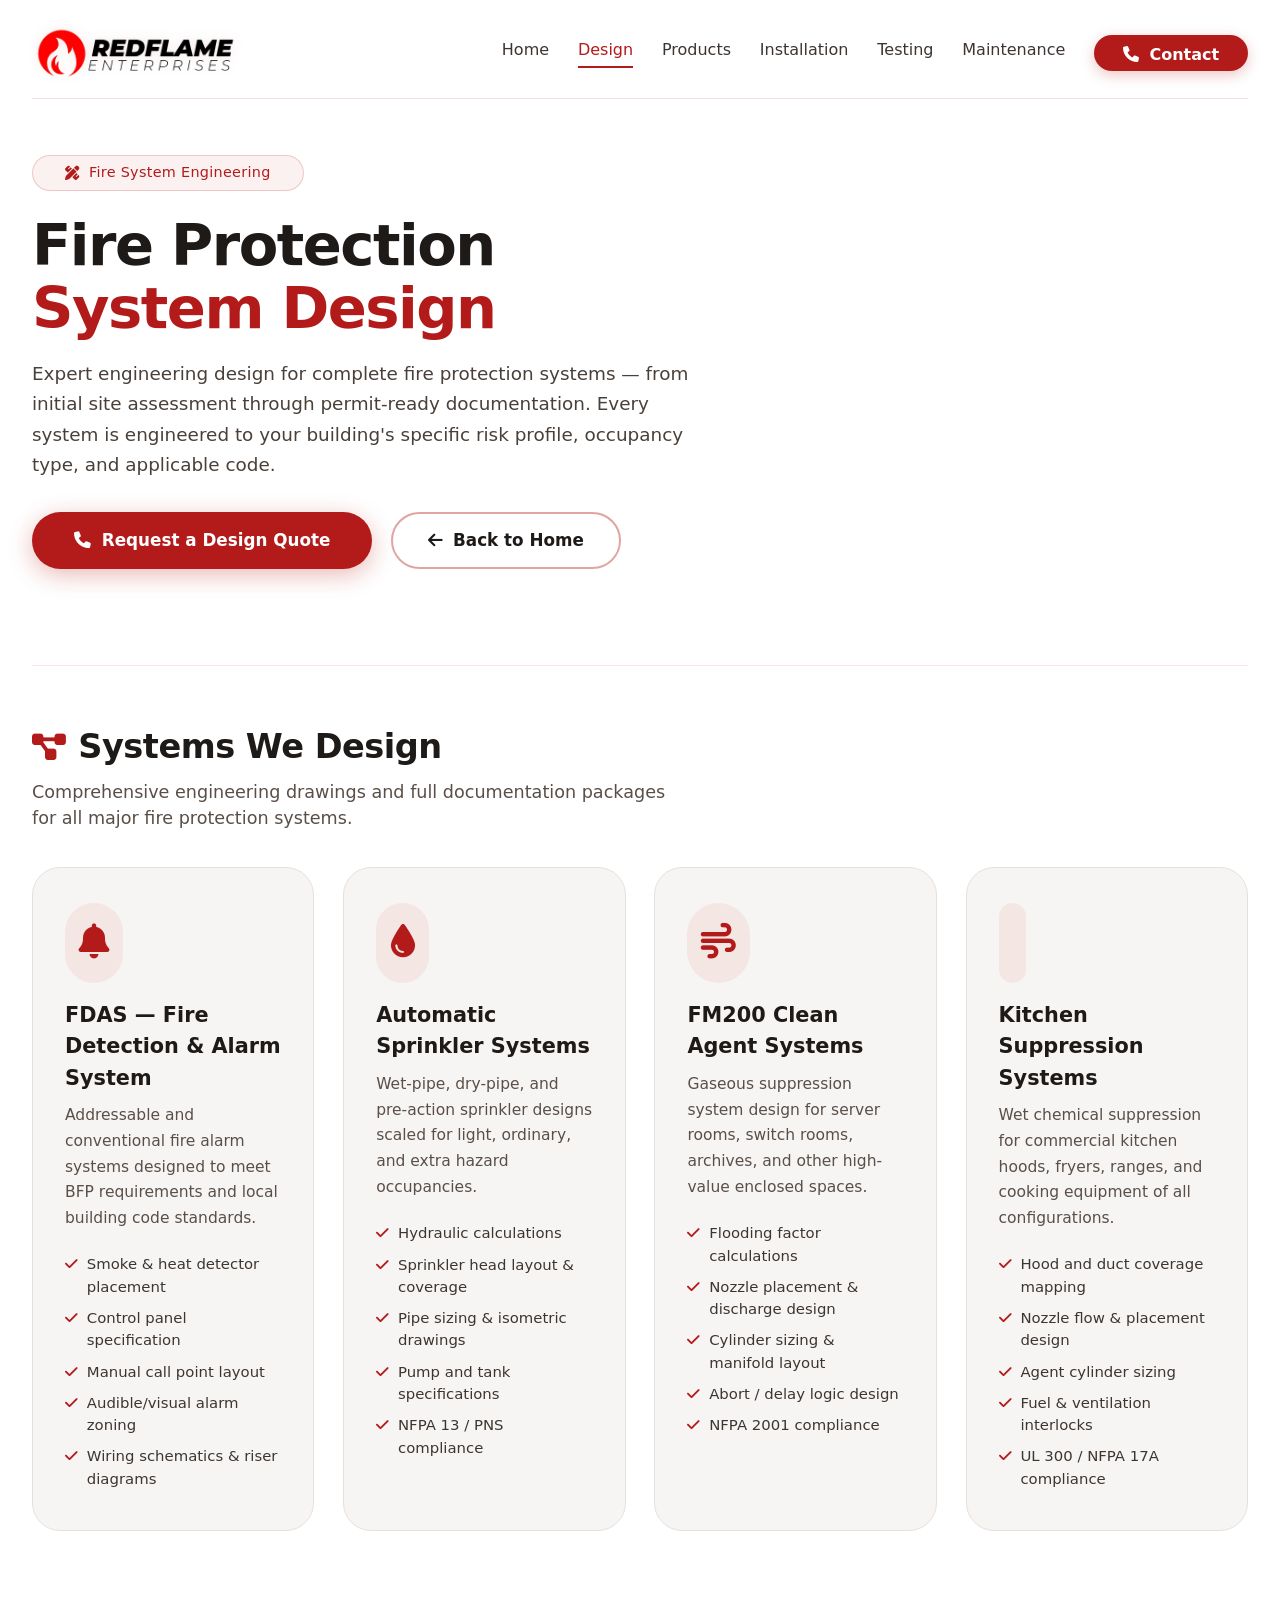
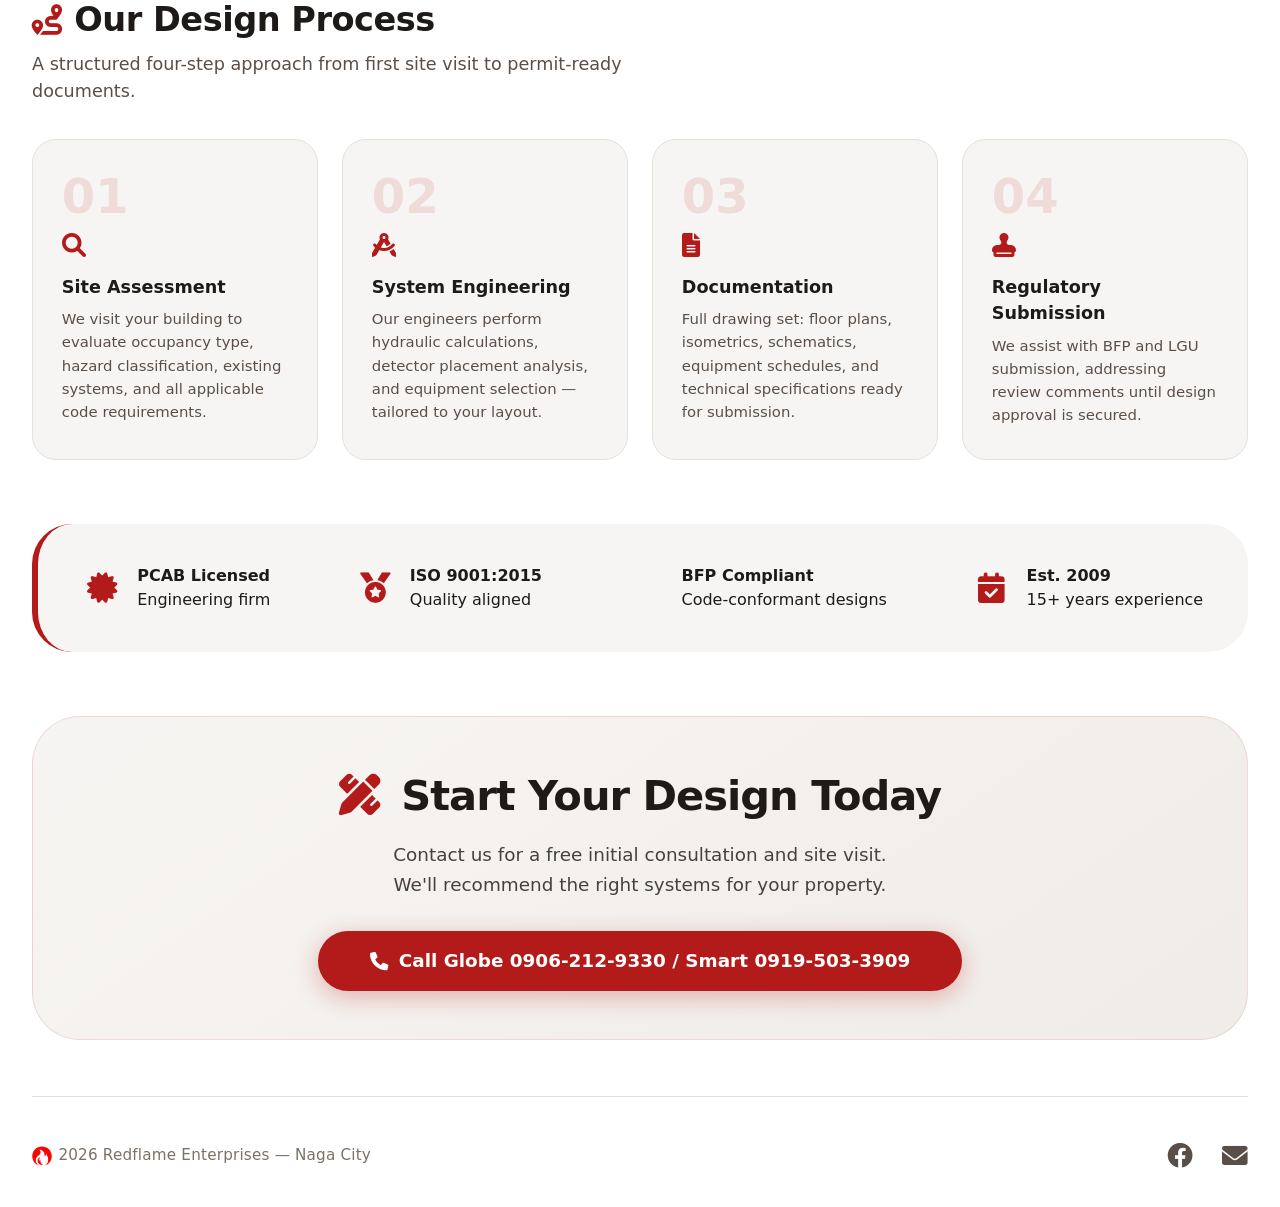
==== design.html @ b17e21a4 "Initial commit via Netlify [skip ci]" ====
<!DOCTYPE html>
<html lang="en">
<head>
  <meta charset="UTF-8" />
  <meta name="viewport" content="width=device-width, initial-scale=1.0" />
  <title>Design · Redflame Enterprises</title>
  <link rel="stylesheet" href="https://cdnjs.cloudflare.com/ajax/libs/font-awesome/6.0.0-beta3/css/all.min.css" />
  <style>
    * { margin: 0; padding: 0; box-sizing: border-box; }
    body { background: #ffffff; font-family: 'Segoe UI', Roboto, system-ui, -apple-system, sans-serif; color: #1e1a18; line-height: 1.5; }
    .container { max-width: 1280px; margin: 0 auto; padding: 0 2rem; }

    /* nav */
    .navbar { display: flex; justify-content: space-between; align-items: center; padding: 1.5rem 0 1rem; border-bottom: 1px solid rgba(180,30,20,0.15); flex-wrap: wrap; gap: 1rem; }
    .logo { display: flex; align-items: center; gap: 0.5rem; }
    .logo img { height: 58px; width: auto; filter: drop-shadow(0 0 6px rgba(180,30,20,0.1)); transition: 0.2s; }
    .logo img:hover { filter: drop-shadow(0 0 14px rgba(180,30,20,0.2)); }
    .nav-links { display: flex; gap: 1.8rem; font-weight: 500; font-size: 1rem; align-items: center; flex-wrap: wrap; }
    .nav-links a { color: #3d3530; text-decoration: none; transition: 0.25s ease; border-bottom: 2px solid transparent; padding-bottom: 0.3rem; }
    .nav-links a:hover { color: #b31b1b; border-bottom-color: #b31b1b; }
    .nav-links a.active { color: #b31b1b; border-bottom-color: #b31b1b; }
    .nav-cta { background: #b31b1b; color: #ffffff !important; padding: 0.5rem 1.8rem; border-radius: 40px; font-weight: 700; border-bottom: none !important; box-shadow: 0 4px 14px rgba(180,30,20,0.25); transition: 0.2s; }
    .nav-cta:hover { background: #c92f16; box-shadow: 0 6px 24px rgba(180,30,20,0.35); transform: scale(1.02); color: #ffffff !important; }

    /* page hero */
    .page-hero { padding: 3.5rem 0 3rem; }
    .hero-badge { background: rgba(180,30,20,0.06); border: 1px solid rgba(180,30,20,0.2); border-radius: 100px; padding: 0.4rem 2rem; font-size: 0.9rem; letter-spacing: 0.3px; color: #b31b1b; display: inline-flex; align-items: center; gap: 0.6rem; margin-bottom: 1.5rem; }
    .page-hero h1 { font-size: 3.6rem; font-weight: 800; line-height: 1.08; letter-spacing: -1.5px; color: #1e1a18; max-width: 820px; margin-bottom: 1.2rem; }
    .page-hero h1 .red { color: #b31b1b; }
    .page-hero p { font-size: 1.15rem; color: #4a403a; max-width: 680px; margin-bottom: 2rem; line-height: 1.65; }
    .page-hero-actions { display: flex; gap: 1.2rem; flex-wrap: wrap; margin-bottom: 3rem; }

    /* divider */
    .divider { border: none; border-top: 1px solid rgba(180,30,20,0.1); margin: 0 0 3.5rem; }

    /* buttons */
    .btn-primary { background: #b31b1b; border: none; padding: 0.85rem 2.6rem; border-radius: 60px; font-weight: 700; font-size: 1.05rem; color: #ffffff; display: inline-flex; align-items: center; gap: 0.7rem; box-shadow: 0 6px 24px rgba(180,30,20,0.3); transition: 0.2s; text-decoration: none; }
    .btn-primary:hover { background: #c92f16; box-shadow: 0 8px 32px rgba(180,30,20,0.4); transform: scale(1.02); }
    .btn-outline { background: transparent; border: 2px solid rgba(180,30,20,0.4); padding: 0.85rem 2.2rem; border-radius: 60px; font-weight: 600; font-size: 1.05rem; color: #1e1a18; display: inline-flex; align-items: center; gap: 0.6rem; transition: 0.25s; text-decoration: none; }
    .btn-outline:hover { border-color: #b31b1b; background: rgba(180,30,20,0.04); color: #b31b1b; }

    /* section headers */
    .section-title { font-size: 2.1rem; font-weight: 700; letter-spacing: -0.5px; margin-bottom: 0.4rem; display: flex; align-items: center; gap: 0.8rem; color: #1e1a18; }
    .section-title i { color: #b31b1b; font-size: 1.9rem; }
    .section-sub { color: #5a4f48; font-size: 1.1rem; margin-bottom: 2.2rem; max-width: 640px; }

    /* detail cards */
    .detail-grid { display: grid; grid-template-columns: repeat(auto-fit, minmax(275px, 1fr)); gap: 1.8rem; margin-bottom: 4rem; }
    .detail-card { background: #f7f5f3; border-radius: 28px; padding: 2.2rem 2rem; border: 1px solid #e6e0da; transition: 0.25s ease; }
    .detail-card:hover { border-color: rgba(180,30,20,0.35); box-shadow: 0 10px 30px rgba(180,30,20,0.07); transform: translateY(-4px); }
    .card-icon { font-size: 2.2rem; color: #b31b1b; background: rgba(180,30,20,0.07); padding: 0.85rem; border-radius: 60px; display: inline-block; margin-bottom: 1.1rem; }
    .detail-card h3 { font-size: 1.3rem; font-weight: 700; margin-bottom: 0.6rem; color: #1e1a18; }
    .detail-card p { color: #5a4f48; font-size: 0.97rem; line-height: 1.65; margin-bottom: 1.1rem; }
    .detail-card ul { list-style: none; }
    .detail-card ul li { padding: 0.28rem 0; display: flex; align-items: flex-start; gap: 0.55rem; color: #3d3530; font-size: 0.93rem; }
    .detail-card ul li i { color: #b31b1b; font-size: 0.9rem; margin-top: 4px; flex-shrink: 0; }

    /* process steps */
    .steps-grid { display: grid; grid-template-columns: repeat(auto-fit, minmax(220px, 1fr)); gap: 1.5rem; margin-bottom: 4rem; }
    .step { background: #f7f5f3; border-radius: 24px; padding: 2rem 1.8rem; border: 1px solid #e6e0da; transition: 0.25s; }
    .step:hover { border-color: rgba(180,30,20,0.3); box-shadow: 0 8px 24px rgba(180,30,20,0.06); }
    .step-num { font-size: 3rem; font-weight: 800; color: rgba(180,30,20,0.12); line-height: 1; margin-bottom: 0.5rem; }
    .step-icon { font-size: 1.5rem; color: #b31b1b; margin-bottom: 0.6rem; }
    .step h4 { font-size: 1.1rem; font-weight: 700; margin-bottom: 0.5rem; color: #1e1a18; }
    .step p { color: #5a4f48; font-size: 0.93rem; line-height: 1.55; }

    /* credentials bar */
    .highlight-bar { display: flex; flex-wrap: wrap; gap: 2rem; background: #f7f5f3; border-radius: 40px; padding: 2.5rem 2.8rem; margin: 0 0 4rem; border-left: 6px solid #b31b1b; align-items: center; justify-content: space-between; }
    .hi-item { display: flex; align-items: center; gap: 1rem; font-size: 1rem; color: #1e1a18; }
    .hi-item i { font-size: 1.9rem; color: #b31b1b; width: 2.4rem; text-align: center; }
    .hi-item strong { font-weight: 600; display: block; }

    /* CTA banner */
    .cta-banner { background: linear-gradient(145deg, #f7f5f3, #f0ece7); border-radius: 48px; padding: 3rem 2.5rem; margin: 0 0 3.5rem; border: 1px solid rgba(180,30,20,0.12); display: flex; flex-direction: column; align-items: center; text-align: center; }
    .cta-banner h2 { font-size: 2.6rem; font-weight: 700; letter-spacing: -1px; color: #1e1a18; }
    .cta-banner h2 i { color: #b31b1b; margin-right: 0.5rem; }
    .cta-banner p { color: #4a403a; font-size: 1.15rem; max-width: 540px; margin: 0.8rem 0 2rem; line-height: 1.6; }
    .cta-banner .btn-primary { padding: 1rem 3.2rem; font-size: 1.15rem; }

    /* footer */
    footer { border-top: 1px solid #e6e0da; padding: 2.5rem 0 2rem; display: flex; flex-wrap: wrap; justify-content: space-between; align-items: center; gap: 1.5rem; }
    .footer-socials { display: flex; gap: 1.8rem; font-size: 1.6rem; }
    .footer-socials a { color: #5a4f48; transition: 0.2s; text-decoration: none; }
    .footer-socials a:hover { color: #b31b1b; transform: scale(1.1); }
    .footer-copy { color: #7a7266; font-size: 0.95rem; letter-spacing: 0.2px; display: flex; align-items: center; gap: 0.4rem; }

    @media (max-width: 900px) { .highlight-bar { flex-direction: column; align-items: flex-start; gap: 1.2rem; } }
    @media (max-width: 700px) { .navbar { flex-direction: column; align-items: flex-start; } .nav-links { gap: 1rem; font-size: 0.95rem; } .page-hero h1 { font-size: 2.5rem; } .section-title { font-size: 1.75rem; } .cta-banner h2 { font-size: 2rem; } }
    @media (max-width: 500px) { .container { padding: 0 1.2rem; } .page-hero h1 { font-size: 2rem; } .logo img { height: 46px; } }
  </style>
</head>
<body>
<div class="container">

  <header class="navbar">
    <div class="logo"><img src="logo.png" alt="Redflame Enterprises"></div>
    <div class="nav-links">
      <a href="index.html">Home</a>
      <a href="design.html" class="active">Design</a>
      <a href="products.html">Products</a>
      <a href="installation.html">Installation</a>
      <a href="testing.html">Testing</a>
      <a href="maintenance.html">Maintenance</a>
      <a href="tel:09062129330" class="nav-cta"><i class="fas fa-phone" style="margin-right:5px;"></i> Contact</a>
    </div>
  </header>

  <section class="page-hero">
    <div class="hero-badge"><i class="fas fa-pen-ruler"></i> Fire System Engineering</div>
    <h1>Fire Protection<br><span class="red">System Design</span></h1>
    <p>
      Expert engineering design for complete fire protection systems — from initial site assessment through permit-ready documentation. Every system is engineered to your building's specific risk profile, occupancy type, and applicable code.
    </p>
    <div class="page-hero-actions">
      <a href="tel:09062129330" class="btn-primary"><i class="fas fa-phone"></i> Request a Design Quote</a>
      <a href="index.html" class="btn-outline"><i class="fas fa-arrow-left"></i> Back to Home</a>
    </div>
  </section>

  <hr class="divider">

  <section style="margin-bottom:0;">
    <div class="section-title"><i class="fas fa-diagram-project"></i> Systems We Design</div>
    <div class="section-sub">Comprehensive engineering drawings and full documentation packages for all major fire protection systems.</div>
    <div class="detail-grid">

      <div class="detail-card">
        <span class="card-icon"><i class="fas fa-bell"></i></span>
        <h3>FDAS — Fire Detection &amp; Alarm System</h3>
        <p>Addressable and conventional fire alarm systems designed to meet BFP requirements and local building code standards.</p>
        <ul>
          <li><i class="fas fa-check"></i> Smoke &amp; heat detector placement</li>
          <li><i class="fas fa-check"></i> Control panel specification</li>
          <li><i class="fas fa-check"></i> Manual call point layout</li>
          <li><i class="fas fa-check"></i> Audible/visual alarm zoning</li>
          <li><i class="fas fa-check"></i> Wiring schematics &amp; riser diagrams</li>
        </ul>
      </div>

      <div class="detail-card">
        <span class="card-icon"><i class="fas fa-droplet"></i></span>
        <h3>Automatic Sprinkler Systems</h3>
        <p>Wet-pipe, dry-pipe, and pre-action sprinkler designs scaled for light, ordinary, and extra hazard occupancies.</p>
        <ul>
          <li><i class="fas fa-check"></i> Hydraulic calculations</li>
          <li><i class="fas fa-check"></i> Sprinkler head layout &amp; coverage</li>
          <li><i class="fas fa-check"></i> Pipe sizing &amp; isometric drawings</li>
          <li><i class="fas fa-check"></i> Pump and tank specifications</li>
          <li><i class="fas fa-check"></i> NFPA 13 / PNS compliance</li>
        </ul>
      </div>

      <div class="detail-card">
        <span class="card-icon"><i class="fas fa-wind"></i></span>
        <h3>FM200 Clean Agent Systems</h3>
        <p>Gaseous suppression system design for server rooms, switch rooms, archives, and other high-value enclosed spaces.</p>
        <ul>
          <li><i class="fas fa-check"></i> Flooding factor calculations</li>
          <li><i class="fas fa-check"></i> Nozzle placement &amp; discharge design</li>
          <li><i class="fas fa-check"></i> Cylinder sizing &amp; manifold layout</li>
          <li><i class="fas fa-check"></i> Abort / delay logic design</li>
          <li><i class="fas fa-check"></i> NFPA 2001 compliance</li>
        </ul>
      </div>

      <div class="detail-card">
        <span class="card-icon"><i class="fas fa-fire-burner"></i></span>
        <h3>Kitchen Suppression Systems</h3>
        <p>Wet chemical suppression for commercial kitchen hoods, fryers, ranges, and cooking equipment of all configurations.</p>
        <ul>
          <li><i class="fas fa-check"></i> Hood and duct coverage mapping</li>
          <li><i class="fas fa-check"></i> Nozzle flow &amp; placement design</li>
          <li><i class="fas fa-check"></i> Agent cylinder sizing</li>
          <li><i class="fas fa-check"></i> Fuel &amp; ventilation interlocks</li>
          <li><i class="fas fa-check"></i> UL 300 / NFPA 17A compliance</li>
        </ul>
      </div>

    </div>
  </section>

  <section style="margin-bottom:0;">
    <div class="section-title"><i class="fas fa-route"></i> Our Design Process</div>
    <div class="section-sub">A structured four-step approach from first site visit to permit-ready documents.</div>
    <div class="steps-grid">
      <div class="step">
        <div class="step-num">01</div>
        <div class="step-icon"><i class="fas fa-magnifying-glass"></i></div>
        <h4>Site Assessment</h4>
        <p>We visit your building to evaluate occupancy type, hazard classification, existing systems, and all applicable code requirements.</p>
      </div>
      <div class="step">
        <div class="step-num">02</div>
        <div class="step-icon"><i class="fas fa-compass-drafting"></i></div>
        <h4>System Engineering</h4>
        <p>Our engineers perform hydraulic calculations, detector placement analysis, and equipment selection — tailored to your layout.</p>
      </div>
      <div class="step">
        <div class="step-num">03</div>
        <div class="step-icon"><i class="fas fa-file-lines"></i></div>
        <h4>Documentation</h4>
        <p>Full drawing set: floor plans, isometrics, schematics, equipment schedules, and technical specifications ready for submission.</p>
      </div>
      <div class="step">
        <div class="step-num">04</div>
        <div class="step-icon"><i class="fas fa-stamp"></i></div>
        <h4>Regulatory Submission</h4>
        <p>We assist with BFP and LGU submission, addressing review comments until design approval is secured.</p>
      </div>
    </div>
  </section>

  <div class="highlight-bar">
    <div class="hi-item"><i class="fas fa-certificate"></i><div><strong>PCAB Licensed</strong> Engineering firm</div></div>
    <div class="hi-item"><i class="fas fa-medal"></i><div><strong>ISO 9001:2015</strong> Quality aligned</div></div>
    <div class="hi-item"><i class="fas fa-shield-halved"></i><div><strong>BFP Compliant</strong> Code-conformant designs</div></div>
    <div class="hi-item"><i class="fas fa-calendar-check"></i><div><strong>Est. 2009</strong> 15+ years experience</div></div>
  </div>

  <div class="cta-banner">
    <h2><i class="fas fa-pen-ruler"></i> Start Your Design Today</h2>
    <p>Contact us for a free initial consultation and site visit. We'll recommend the right systems for your property.</p>
    <a href="tel:09062129330" class="btn-primary"><i class="fas fa-phone"></i> Call Globe 0906-212-9330 / Smart 0919-503-3909 </a>
  </div>

  <footer>
    <div class="footer-copy">
      <img src="icon.png" width="20" height="auto" alt=""> 2026 Redflame Enterprises — Naga City
    </div>
    <div class="footer-socials">
      <a href="https://www.facebook.com/Redflame.Enterprises/" target="_blank" rel="noopener noreferrer"><i class="fab fa-facebook"></i></a>
      <a href="https://mail.google.com/mail/?view=cm&fs=1&to=redflameenterprises2009@gmail.com&su=Inquiry&body=Hello%20Redflame%20Enterprises,%0A%0AI%20would%20like%20to%20inquire%20about%20your%20services.%0A%0AName:%20%0AContact%20Number:%20%0ACompany:%20%0A%0AThank%20you." target="_blank" rel="noopener noreferrer"><i class="fas fa-envelope"></i></a>
    </div>
  </footer>

</div>
</body>
</html>
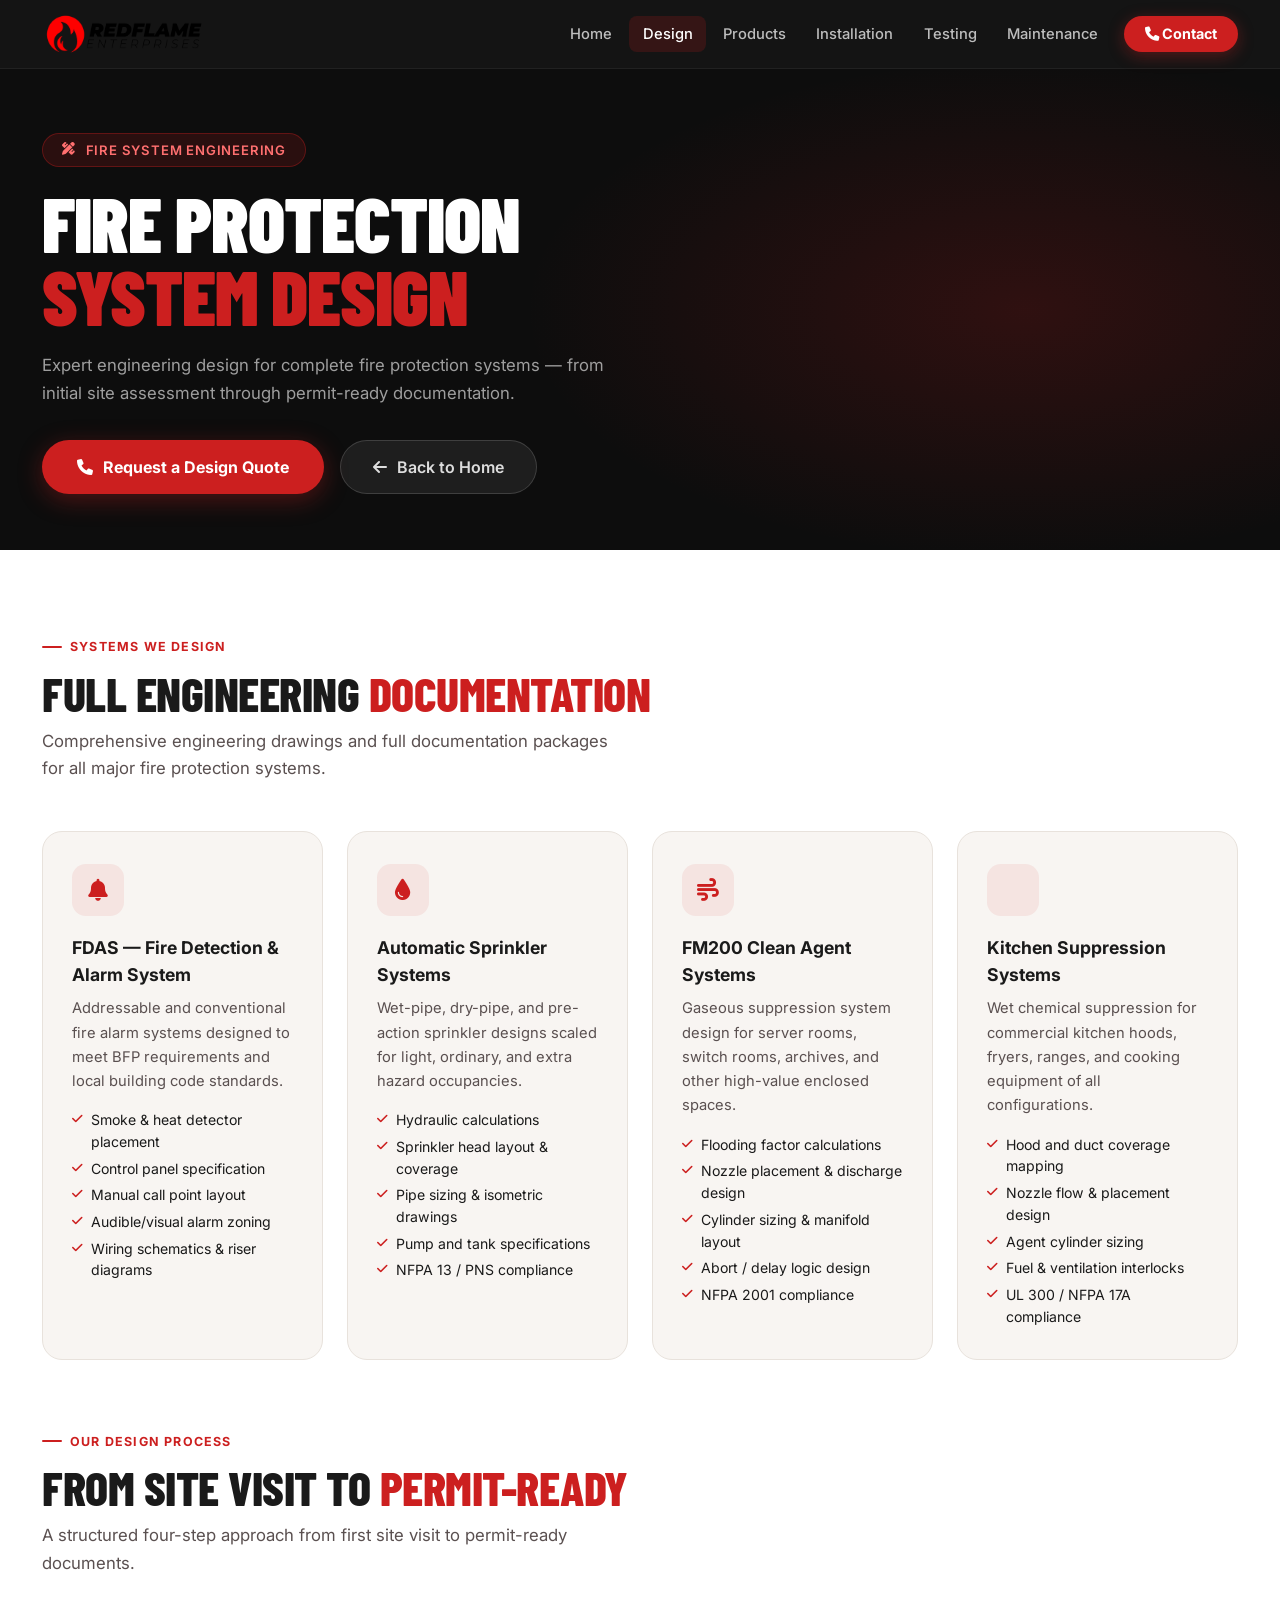
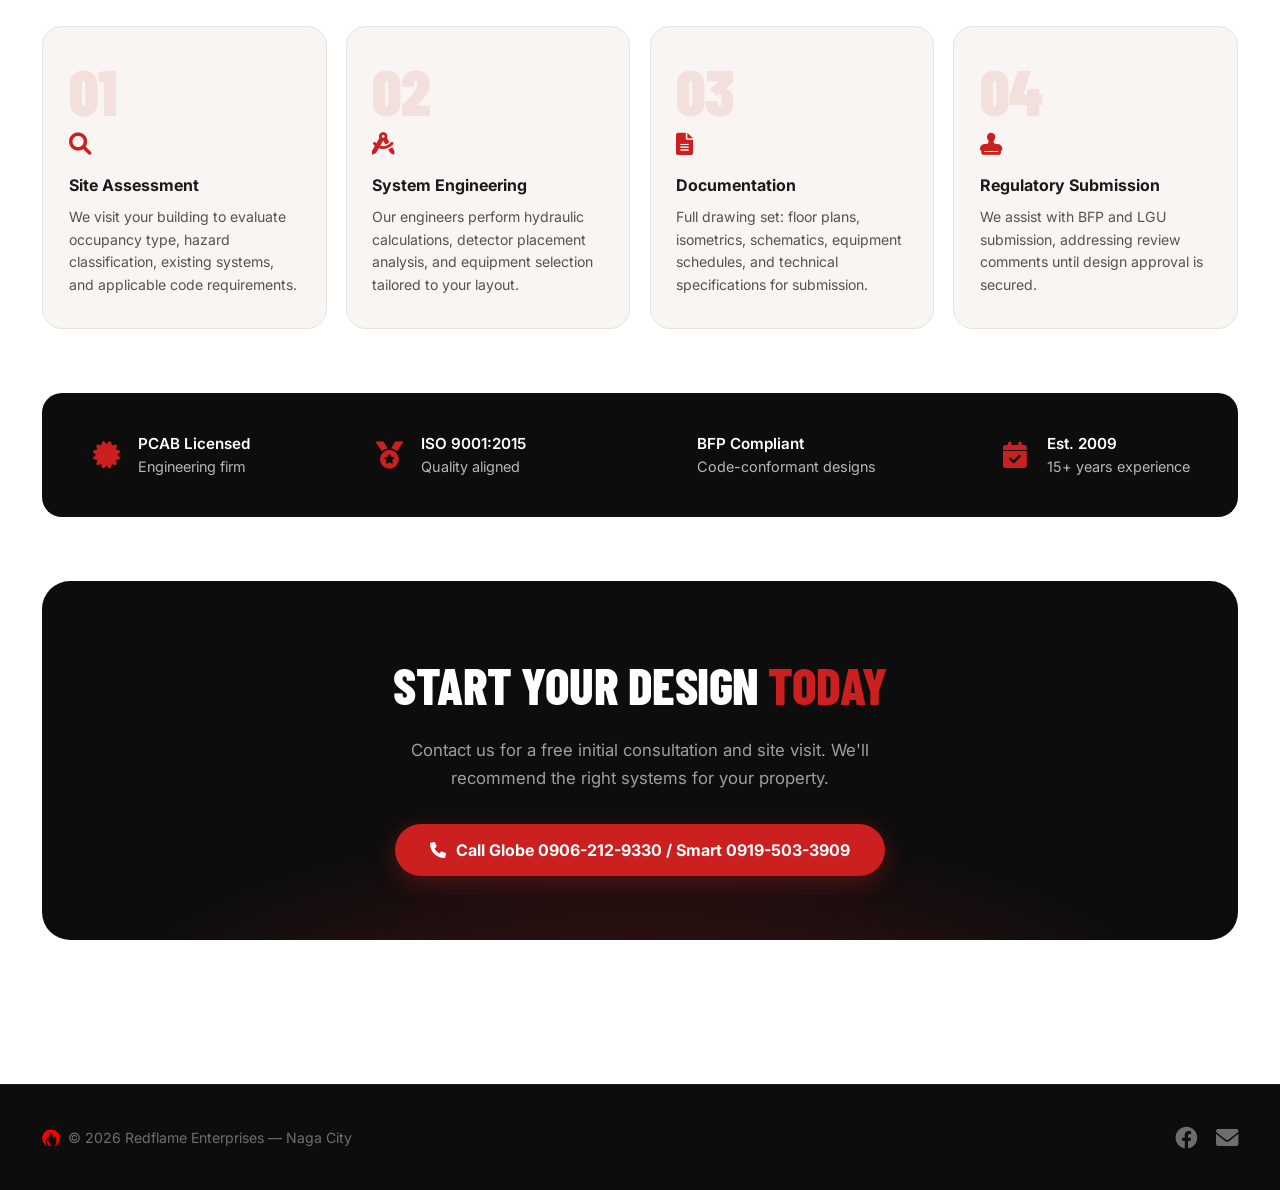
==== commit 68e81483: "Add files via upload" ====
--- a/design.html
+++ b/design.html
@@ -5,127 +5,61 @@
   <meta name="viewport" content="width=device-width, initial-scale=1.0" />
   <title>Design · Redflame Enterprises</title>
   <link rel="stylesheet" href="https://cdnjs.cloudflare.com/ajax/libs/font-awesome/6.0.0-beta3/css/all.min.css" />
-  <style>
-    * { margin: 0; padding: 0; box-sizing: border-box; }
-    body { background: #ffffff; font-family: 'Segoe UI', Roboto, system-ui, -apple-system, sans-serif; color: #1e1a18; line-height: 1.5; }
-    .container { max-width: 1280px; margin: 0 auto; padding: 0 2rem; }
-
-    /* nav */
-    .navbar { display: flex; justify-content: space-between; align-items: center; padding: 1.5rem 0 1rem; border-bottom: 1px solid rgba(180,30,20,0.15); flex-wrap: wrap; gap: 1rem; }
-    .logo { display: flex; align-items: center; gap: 0.5rem; }
-    .logo img { height: 58px; width: auto; filter: drop-shadow(0 0 6px rgba(180,30,20,0.1)); transition: 0.2s; }
-    .logo img:hover { filter: drop-shadow(0 0 14px rgba(180,30,20,0.2)); }
-    .nav-links { display: flex; gap: 1.8rem; font-weight: 500; font-size: 1rem; align-items: center; flex-wrap: wrap; }
-    .nav-links a { color: #3d3530; text-decoration: none; transition: 0.25s ease; border-bottom: 2px solid transparent; padding-bottom: 0.3rem; }
-    .nav-links a:hover { color: #b31b1b; border-bottom-color: #b31b1b; }
-    .nav-links a.active { color: #b31b1b; border-bottom-color: #b31b1b; }
-    .nav-cta { background: #b31b1b; color: #ffffff !important; padding: 0.5rem 1.8rem; border-radius: 40px; font-weight: 700; border-bottom: none !important; box-shadow: 0 4px 14px rgba(180,30,20,0.25); transition: 0.2s; }
-    .nav-cta:hover { background: #c92f16; box-shadow: 0 6px 24px rgba(180,30,20,0.35); transform: scale(1.02); color: #ffffff !important; }
-
-    /* page hero */
-    .page-hero { padding: 3.5rem 0 3rem; }
-    .hero-badge { background: rgba(180,30,20,0.06); border: 1px solid rgba(180,30,20,0.2); border-radius: 100px; padding: 0.4rem 2rem; font-size: 0.9rem; letter-spacing: 0.3px; color: #b31b1b; display: inline-flex; align-items: center; gap: 0.6rem; margin-bottom: 1.5rem; }
-    .page-hero h1 { font-size: 3.6rem; font-weight: 800; line-height: 1.08; letter-spacing: -1.5px; color: #1e1a18; max-width: 820px; margin-bottom: 1.2rem; }
-    .page-hero h1 .red { color: #b31b1b; }
-    .page-hero p { font-size: 1.15rem; color: #4a403a; max-width: 680px; margin-bottom: 2rem; line-height: 1.65; }
-    .page-hero-actions { display: flex; gap: 1.2rem; flex-wrap: wrap; margin-bottom: 3rem; }
-
-    /* divider */
-    .divider { border: none; border-top: 1px solid rgba(180,30,20,0.1); margin: 0 0 3.5rem; }
-
-    /* buttons */
-    .btn-primary { background: #b31b1b; border: none; padding: 0.85rem 2.6rem; border-radius: 60px; font-weight: 700; font-size: 1.05rem; color: #ffffff; display: inline-flex; align-items: center; gap: 0.7rem; box-shadow: 0 6px 24px rgba(180,30,20,0.3); transition: 0.2s; text-decoration: none; }
-    .btn-primary:hover { background: #c92f16; box-shadow: 0 8px 32px rgba(180,30,20,0.4); transform: scale(1.02); }
-    .btn-outline { background: transparent; border: 2px solid rgba(180,30,20,0.4); padding: 0.85rem 2.2rem; border-radius: 60px; font-weight: 600; font-size: 1.05rem; color: #1e1a18; display: inline-flex; align-items: center; gap: 0.6rem; transition: 0.25s; text-decoration: none; }
-    .btn-outline:hover { border-color: #b31b1b; background: rgba(180,30,20,0.04); color: #b31b1b; }
-
-    /* section headers */
-    .section-title { font-size: 2.1rem; font-weight: 700; letter-spacing: -0.5px; margin-bottom: 0.4rem; display: flex; align-items: center; gap: 0.8rem; color: #1e1a18; }
-    .section-title i { color: #b31b1b; font-size: 1.9rem; }
-    .section-sub { color: #5a4f48; font-size: 1.1rem; margin-bottom: 2.2rem; max-width: 640px; }
-
-    /* detail cards */
-    .detail-grid { display: grid; grid-template-columns: repeat(auto-fit, minmax(275px, 1fr)); gap: 1.8rem; margin-bottom: 4rem; }
-    .detail-card { background: #f7f5f3; border-radius: 28px; padding: 2.2rem 2rem; border: 1px solid #e6e0da; transition: 0.25s ease; }
-    .detail-card:hover { border-color: rgba(180,30,20,0.35); box-shadow: 0 10px 30px rgba(180,30,20,0.07); transform: translateY(-4px); }
-    .card-icon { font-size: 2.2rem; color: #b31b1b; background: rgba(180,30,20,0.07); padding: 0.85rem; border-radius: 60px; display: inline-block; margin-bottom: 1.1rem; }
-    .detail-card h3 { font-size: 1.3rem; font-weight: 700; margin-bottom: 0.6rem; color: #1e1a18; }
-    .detail-card p { color: #5a4f48; font-size: 0.97rem; line-height: 1.65; margin-bottom: 1.1rem; }
-    .detail-card ul { list-style: none; }
-    .detail-card ul li { padding: 0.28rem 0; display: flex; align-items: flex-start; gap: 0.55rem; color: #3d3530; font-size: 0.93rem; }
-    .detail-card ul li i { color: #b31b1b; font-size: 0.9rem; margin-top: 4px; flex-shrink: 0; }
-
-    /* process steps */
-    .steps-grid { display: grid; grid-template-columns: repeat(auto-fit, minmax(220px, 1fr)); gap: 1.5rem; margin-bottom: 4rem; }
-    .step { background: #f7f5f3; border-radius: 24px; padding: 2rem 1.8rem; border: 1px solid #e6e0da; transition: 0.25s; }
-    .step:hover { border-color: rgba(180,30,20,0.3); box-shadow: 0 8px 24px rgba(180,30,20,0.06); }
-    .step-num { font-size: 3rem; font-weight: 800; color: rgba(180,30,20,0.12); line-height: 1; margin-bottom: 0.5rem; }
-    .step-icon { font-size: 1.5rem; color: #b31b1b; margin-bottom: 0.6rem; }
-    .step h4 { font-size: 1.1rem; font-weight: 700; margin-bottom: 0.5rem; color: #1e1a18; }
-    .step p { color: #5a4f48; font-size: 0.93rem; line-height: 1.55; }
-
-    /* credentials bar */
-    .highlight-bar { display: flex; flex-wrap: wrap; gap: 2rem; background: #f7f5f3; border-radius: 40px; padding: 2.5rem 2.8rem; margin: 0 0 4rem; border-left: 6px solid #b31b1b; align-items: center; justify-content: space-between; }
-    .hi-item { display: flex; align-items: center; gap: 1rem; font-size: 1rem; color: #1e1a18; }
-    .hi-item i { font-size: 1.9rem; color: #b31b1b; width: 2.4rem; text-align: center; }
-    .hi-item strong { font-weight: 600; display: block; }
-
-    /* CTA banner */
-    .cta-banner { background: linear-gradient(145deg, #f7f5f3, #f0ece7); border-radius: 48px; padding: 3rem 2.5rem; margin: 0 0 3.5rem; border: 1px solid rgba(180,30,20,0.12); display: flex; flex-direction: column; align-items: center; text-align: center; }
-    .cta-banner h2 { font-size: 2.6rem; font-weight: 700; letter-spacing: -1px; color: #1e1a18; }
-    .cta-banner h2 i { color: #b31b1b; margin-right: 0.5rem; }
-    .cta-banner p { color: #4a403a; font-size: 1.15rem; max-width: 540px; margin: 0.8rem 0 2rem; line-height: 1.6; }
-    .cta-banner .btn-primary { padding: 1rem 3.2rem; font-size: 1.15rem; }
-
-    /* footer */
-    footer { border-top: 1px solid #e6e0da; padding: 2.5rem 0 2rem; display: flex; flex-wrap: wrap; justify-content: space-between; align-items: center; gap: 1.5rem; }
-    .footer-socials { display: flex; gap: 1.8rem; font-size: 1.6rem; }
-    .footer-socials a { color: #5a4f48; transition: 0.2s; text-decoration: none; }
-    .footer-socials a:hover { color: #b31b1b; transform: scale(1.1); }
-    .footer-copy { color: #7a7266; font-size: 0.95rem; letter-spacing: 0.2px; display: flex; align-items: center; gap: 0.4rem; }
-
-    @media (max-width: 900px) { .highlight-bar { flex-direction: column; align-items: flex-start; gap: 1.2rem; } }
-    @media (max-width: 700px) { .navbar { flex-direction: column; align-items: flex-start; } .nav-links { gap: 1rem; font-size: 0.95rem; } .page-hero h1 { font-size: 2.5rem; } .section-title { font-size: 1.75rem; } .cta-banner h2 { font-size: 2rem; } }
-    @media (max-width: 500px) { .container { padding: 0 1.2rem; } .page-hero h1 { font-size: 2rem; } .logo img { height: 46px; } }
-  </style>
+  <link rel="stylesheet" href="style.css" />
 </head>
 <body>
-<div class="container">
 
-  <header class="navbar">
-    <div class="logo"><img src="logo.png" alt="Redflame Enterprises"></div>
-    <div class="nav-links">
-      <a href="index.html">Home</a>
-      <a href="design.html" class="active">Design</a>
-      <a href="products.html">Products</a>
-      <a href="installation.html">Installation</a>
-      <a href="testing.html">Testing</a>
-      <a href="maintenance.html">Maintenance</a>
-      <a href="tel:09062129330" class="nav-cta"><i class="fas fa-phone" style="margin-right:5px;"></i> Contact</a>
+<nav class="navbar">
+  <div class="container">
+    <div class="navbar-inner">
+      <a href="index.html" class="logo"><img src="logo.png" alt="Redflame Enterprises"></a>
+      <div class="nav-links">
+        <a href="index.html">Home</a>
+        <a href="design.html" class="active">Design</a>
+        <a href="products.html">Products</a>
+        <a href="installation.html">Installation</a>
+        <a href="testing.html">Testing</a>
+        <a href="maintenance.html">Maintenance</a>
+        <a href="tel:09062129330" class="nav-cta"><i class="fas fa-phone"></i> Contact</a>
+      </div>
+      <button class="hamburger" id="hamburger" aria-label="Menu"><span></span><span></span><span></span></button>
     </div>
-  </header>
+  </div>
+  <div class="mobile-menu" id="mobile-menu">
+    <a href="index.html">Home</a>
+    <a href="design.html" class="active">Design</a>
+    <a href="products.html">Products</a>
+    <a href="installation.html">Installation</a>
+    <a href="testing.html">Testing</a>
+    <a href="maintenance.html">Maintenance</a>
+    <a href="tel:09062129330" class="nav-cta"><i class="fas fa-phone"></i> Call Now</a>
+  </div>
+</nav>
 
-  <section class="page-hero">
-    <div class="hero-badge"><i class="fas fa-pen-ruler"></i> Fire System Engineering</div>
-    <h1>Fire Protection<br><span class="red">System Design</span></h1>
-    <p>
-      Expert engineering design for complete fire protection systems — from initial site assessment through permit-ready documentation. Every system is engineered to your building's specific risk profile, occupancy type, and applicable code.
-    </p>
-    <div class="page-hero-actions">
-      <a href="tel:09062129330" class="btn-primary"><i class="fas fa-phone"></i> Request a Design Quote</a>
-      <a href="index.html" class="btn-outline"><i class="fas fa-arrow-left"></i> Back to Home</a>
+<section class="page-hero">
+  <div class="container">
+    <div class="page-hero-inner">
+      <div class="hero-eyebrow"><i class="fas fa-pen-ruler"></i> Fire System Engineering</div>
+      <h1>Fire Protection<br><span class="red">System Design</span></h1>
+      <p>Expert engineering design for complete fire protection systems — from initial site assessment through permit-ready documentation.</p>
+      <div class="page-hero-actions">
+        <a href="tel:09062129330" class="btn-primary"><i class="fas fa-phone"></i> Request a Design Quote</a>
+        <a href="index.html" class="btn-ghost"><i class="fas fa-arrow-left"></i> Back to Home</a>
+      </div>
     </div>
-  </section>
+  </div>
+</section>
 
-  <hr class="divider">
-
-  <section style="margin-bottom:0;">
-    <div class="section-title"><i class="fas fa-diagram-project"></i> Systems We Design</div>
-    <div class="section-sub">Comprehensive engineering drawings and full documentation packages for all major fire protection systems.</div>
-    <div class="detail-grid">
-
-      <div class="detail-card">
-        <span class="card-icon"><i class="fas fa-bell"></i></span>
+<section class="section">
+  <div class="container">
+    <div class="reveal">
+      <div class="section-eyebrow">Systems We Design</div>
+      <h2 class="section-heading">Full Engineering <span class="red">Documentation</span></h2>
+      <p class="section-sub">Comprehensive engineering drawings and full documentation packages for all major fire protection systems.</p>
+    </div>
+    <div class="card-grid reveal">
+      <div class="card">
+        <div class="icon-wrap"><i class="fas fa-bell"></i></div>
         <h3>FDAS — Fire Detection &amp; Alarm System</h3>
         <p>Addressable and conventional fire alarm systems designed to meet BFP requirements and local building code standards.</p>
         <ul>
@@ -136,9 +70,8 @@
           <li><i class="fas fa-check"></i> Wiring schematics &amp; riser diagrams</li>
         </ul>
       </div>
-
-      <div class="detail-card">
-        <span class="card-icon"><i class="fas fa-droplet"></i></span>
+      <div class="card">
+        <div class="icon-wrap"><i class="fas fa-droplet"></i></div>
         <h3>Automatic Sprinkler Systems</h3>
         <p>Wet-pipe, dry-pipe, and pre-action sprinkler designs scaled for light, ordinary, and extra hazard occupancies.</p>
         <ul>
@@ -149,9 +82,8 @@
           <li><i class="fas fa-check"></i> NFPA 13 / PNS compliance</li>
         </ul>
       </div>
-
-      <div class="detail-card">
-        <span class="card-icon"><i class="fas fa-wind"></i></span>
+      <div class="card">
+        <div class="icon-wrap"><i class="fas fa-wind"></i></div>
         <h3>FM200 Clean Agent Systems</h3>
         <p>Gaseous suppression system design for server rooms, switch rooms, archives, and other high-value enclosed spaces.</p>
         <ul>
@@ -162,9 +94,8 @@
           <li><i class="fas fa-check"></i> NFPA 2001 compliance</li>
         </ul>
       </div>
-
-      <div class="detail-card">
-        <span class="card-icon"><i class="fas fa-fire-burner"></i></span>
+      <div class="card">
+        <div class="icon-wrap"><i class="fas fa-fire-burner"></i></div>
         <h3>Kitchen Suppression Systems</h3>
         <p>Wet chemical suppression for commercial kitchen hoods, fryers, ranges, and cooking equipment of all configurations.</p>
         <ul>
@@ -175,64 +106,47 @@
           <li><i class="fas fa-check"></i> UL 300 / NFPA 17A compliance</li>
         </ul>
       </div>
+    </div>
 
+    <div class="reveal">
+      <div class="section-eyebrow">Our Design Process</div>
+      <h2 class="section-heading">From Site Visit to <span class="red">Permit-Ready</span></h2>
+      <p class="section-sub">A structured four-step approach from first site visit to permit-ready documents.</p>
     </div>
-  </section>
+    <div class="steps-grid reveal">
+      <div class="step"><div class="step-num">01</div><div class="step-icon"><i class="fas fa-magnifying-glass"></i></div><h4>Site Assessment</h4><p>We visit your building to evaluate occupancy type, hazard classification, existing systems, and applicable code requirements.</p></div>
+      <div class="step"><div class="step-num">02</div><div class="step-icon"><i class="fas fa-compass-drafting"></i></div><h4>System Engineering</h4><p>Our engineers perform hydraulic calculations, detector placement analysis, and equipment selection tailored to your layout.</p></div>
+      <div class="step"><div class="step-num">03</div><div class="step-icon"><i class="fas fa-file-lines"></i></div><h4>Documentation</h4><p>Full drawing set: floor plans, isometrics, schematics, equipment schedules, and technical specifications for submission.</p></div>
+      <div class="step"><div class="step-num">04</div><div class="step-icon"><i class="fas fa-stamp"></i></div><h4>Regulatory Submission</h4><p>We assist with BFP and LGU submission, addressing review comments until design approval is secured.</p></div>
+    </div>
 
-  <section style="margin-bottom:0;">
-    <div class="section-title"><i class="fas fa-route"></i> Our Design Process</div>
-    <div class="section-sub">A structured four-step approach from first site visit to permit-ready documents.</div>
-    <div class="steps-grid">
-      <div class="step">
-        <div class="step-num">01</div>
-        <div class="step-icon"><i class="fas fa-magnifying-glass"></i></div>
-        <h4>Site Assessment</h4>
-        <p>We visit your building to evaluate occupancy type, hazard classification, existing systems, and all applicable code requirements.</p>
-      </div>
-      <div class="step">
-        <div class="step-num">02</div>
-        <div class="step-icon"><i class="fas fa-compass-drafting"></i></div>
-        <h4>System Engineering</h4>
-        <p>Our engineers perform hydraulic calculations, detector placement analysis, and equipment selection — tailored to your layout.</p>
-      </div>
-      <div class="step">
-        <div class="step-num">03</div>
-        <div class="step-icon"><i class="fas fa-file-lines"></i></div>
-        <h4>Documentation</h4>
-        <p>Full drawing set: floor plans, isometrics, schematics, equipment schedules, and technical specifications ready for submission.</p>
-      </div>
-      <div class="step">
-        <div class="step-num">04</div>
-        <div class="step-icon"><i class="fas fa-stamp"></i></div>
-        <h4>Regulatory Submission</h4>
-        <p>We assist with BFP and LGU submission, addressing review comments until design approval is secured.</p>
+    <div class="highlight-bar reveal">
+      <div class="hi-item"><i class="fas fa-certificate"></i><div><strong>PCAB Licensed</strong> Engineering firm</div></div>
+      <div class="hi-item"><i class="fas fa-medal"></i><div><strong>ISO 9001:2015</strong> Quality aligned</div></div>
+      <div class="hi-item"><i class="fas fa-shield-halved"></i><div><strong>BFP Compliant</strong> Code-conformant designs</div></div>
+      <div class="hi-item"><i class="fas fa-calendar-check"></i><div><strong>Est. 2009</strong> 15+ years experience</div></div>
+    </div>
+
+    <div class="cta-banner reveal">
+      <h2>Start Your Design <span class="red">Today</span></h2>
+      <p>Contact us for a free initial consultation and site visit. We'll recommend the right systems for your property.</p>
+      <a href="tel:09062129330" class="btn-primary"><i class="fas fa-phone"></i> Call Globe 0906-212-9330 / Smart 0919-503-3909</a>
+    </div>
+  </div>
+</section>
+
+<footer>
+  <div class="container">
+    <div class="footer-inner">
+      <div class="footer-copy"><img src="icon.png" width="18" alt=""> &copy; 2026 Redflame Enterprises — Naga City</div>
+      <div class="footer-socials">
+        <a href="https://www.facebook.com/Redflame.Enterprises/" target="_blank" rel="noopener noreferrer"><i class="fab fa-facebook"></i></a>
+        <a href="https://mail.google.com/mail/?view=cm&fs=1&to=redflameenterprises2009@gmail.com&su=Inquiry&body=Hello%20Redflame%20Enterprises,%0A%0AI%20would%20like%20to%20inquire%20about%20your%20services.%0A%0AName:%20%0AContact%20Number:%20%0ACompany:%20%0A%0AThank%20you." target="_blank" rel="noopener noreferrer"><i class="fas fa-envelope"></i></a>
       </div>
     </div>
-  </section>
+  </div>
+</footer>
 
-  <div class="highlight-bar">
-    <div class="hi-item"><i class="fas fa-certificate"></i><div><strong>PCAB Licensed</strong> Engineering firm</div></div>
-    <div class="hi-item"><i class="fas fa-medal"></i><div><strong>ISO 9001:2015</strong> Quality aligned</div></div>
-    <div class="hi-item"><i class="fas fa-shield-halved"></i><div><strong>BFP Compliant</strong> Code-conformant designs</div></div>
-    <div class="hi-item"><i class="fas fa-calendar-check"></i><div><strong>Est. 2009</strong> 15+ years experience</div></div>
-  </div>
-
-  <div class="cta-banner">
-    <h2><i class="fas fa-pen-ruler"></i> Start Your Design Today</h2>
-    <p>Contact us for a free initial consultation and site visit. We'll recommend the right systems for your property.</p>
-    <a href="tel:09062129330" class="btn-primary"><i class="fas fa-phone"></i> Call Globe 0906-212-9330 / Smart 0919-503-3909 </a>
-  </div>
-
-  <footer>
-    <div class="footer-copy">
-      <img src="icon.png" width="20" height="auto" alt=""> 2026 Redflame Enterprises — Naga City
-    </div>
-    <div class="footer-socials">
-      <a href="https://www.facebook.com/Redflame.Enterprises/" target="_blank" rel="noopener noreferrer"><i class="fab fa-facebook"></i></a>
-      <a href="https://mail.google.com/mail/?view=cm&fs=1&to=redflameenterprises2009@gmail.com&su=Inquiry&body=Hello%20Redflame%20Enterprises,%0A%0AI%20would%20like%20to%20inquire%20about%20your%20services.%0A%0AName:%20%0AContact%20Number:%20%0ACompany:%20%0A%0AThank%20you." target="_blank" rel="noopener noreferrer"><i class="fas fa-envelope"></i></a>
-    </div>
-  </footer>
-
-</div>
+<script src="main.js"></script>
 </body>
 </html>
--- a/style.css
+++ b/style.css
@@ -0,0 +1,1014 @@
+/* ============================================================
+   REDFLAME ENTERPRISES — Global Stylesheet
+   ============================================================ */
+
+@import url('https://fonts.googleapis.com/css2?family=Barlow+Condensed:wght@700;800;900&family=Inter:wght@400;500;600;700&display=swap');
+
+*, *::before, *::after { margin: 0; padding: 0; box-sizing: border-box; }
+
+:root {
+  --red:        #cc1f1f;
+  --red-dark:   #a01515;
+  --red-glow:   rgba(204,31,31,0.18);
+  --black:      #0d0d0d;
+  --ink:        #1a1a1a;
+  --muted:      #5a5050;
+  --border:     #e8e2dc;
+  --surface:    #f8f5f2;
+  --white:      #ffffff;
+}
+
+html { scroll-behavior: smooth; }
+
+body {
+  background: var(--white);
+  font-family: 'Inter', system-ui, sans-serif;
+  color: var(--ink);
+  line-height: 1.55;
+  -webkit-font-smoothing: antialiased;
+}
+
+/* ── Container ── */
+.container {
+  max-width: 1260px;
+  margin: 0 auto;
+  padding: 0 2rem;
+}
+
+/* ============================================================
+   NAVBAR
+   ============================================================ */
+.navbar {
+  position: sticky;
+  top: 0;
+  z-index: 100;
+  background: rgba(13,13,13,0.97);
+  backdrop-filter: blur(12px);
+  border-bottom: 1px solid rgba(255,255,255,0.06);
+}
+
+.navbar-inner {
+  display: flex;
+  justify-content: space-between;
+  align-items: center;
+  height: 68px;
+  gap: 1rem;
+}
+
+.logo img {
+  height: 46px;
+  width: auto;
+  display: block;
+}
+
+.nav-links {
+  display: flex;
+  gap: 0.2rem;
+  align-items: center;
+}
+
+.nav-links a {
+  color: rgba(255,255,255,0.72);
+  text-decoration: none;
+  font-size: 0.92rem;
+  font-weight: 500;
+  padding: 0.4rem 0.85rem;
+  border-radius: 8px;
+  transition: color 0.2s, background 0.2s;
+  white-space: nowrap;
+}
+
+.nav-links a:hover {
+  color: var(--white);
+  background: rgba(255,255,255,0.07);
+}
+
+.nav-links a.active {
+  color: var(--white);
+  background: rgba(204,31,31,0.18);
+}
+
+.nav-cta {
+  background: var(--red) !important;
+  color: var(--white) !important;
+  padding: 0.45rem 1.3rem !important;
+  border-radius: 40px !important;
+  font-weight: 700 !important;
+  font-size: 0.9rem !important;
+  margin-left: 0.6rem;
+  box-shadow: 0 4px 16px rgba(204,31,31,0.35);
+  transition: background 0.2s, box-shadow 0.2s, transform 0.15s !important;
+}
+.nav-cta:hover {
+  background: #e02020 !important;
+  box-shadow: 0 6px 24px rgba(204,31,31,0.5) !important;
+  transform: scale(1.03) !important;
+}
+
+/* Hamburger */
+.hamburger {
+  display: none;
+  flex-direction: column;
+  justify-content: center;
+  gap: 5px;
+  width: 40px;
+  height: 40px;
+  cursor: pointer;
+  padding: 6px;
+  border-radius: 8px;
+  transition: background 0.2s;
+  background: none;
+  border: none;
+}
+.hamburger:hover { background: rgba(255,255,255,0.08); }
+.hamburger span {
+  display: block;
+  height: 2px;
+  background: var(--white);
+  border-radius: 2px;
+  transition: transform 0.3s, opacity 0.3s;
+}
+.hamburger.open span:nth-child(1) { transform: translateY(7px) rotate(45deg); }
+.hamburger.open span:nth-child(2) { opacity: 0; }
+.hamburger.open span:nth-child(3) { transform: translateY(-7px) rotate(-45deg); }
+
+.mobile-menu {
+  display: none;
+  flex-direction: column;
+  background: #111;
+  border-top: 1px solid rgba(255,255,255,0.06);
+  padding: 1rem 2rem 1.5rem;
+  gap: 0.2rem;
+}
+.mobile-menu a {
+  color: rgba(255,255,255,0.78);
+  text-decoration: none;
+  font-size: 1rem;
+  font-weight: 500;
+  padding: 0.65rem 0.8rem;
+  border-radius: 8px;
+  transition: background 0.2s, color 0.2s;
+}
+.mobile-menu a:hover { background: rgba(255,255,255,0.07); color: #fff; }
+.mobile-menu a.active { color: var(--white); background: rgba(204,31,31,0.18); }
+.mobile-menu .nav-cta {
+  background: var(--red) !important;
+  color: #fff !important;
+  text-align: center;
+  margin-top: 0.5rem;
+  border-radius: 40px !important;
+  padding: 0.7rem 1.3rem !important;
+  font-weight: 700 !important;
+}
+.mobile-menu.open { display: flex; }
+
+/* ============================================================
+   HERO (homepage)
+   ============================================================ */
+.hero {
+  position: relative;
+  background: var(--black);
+  overflow: hidden;
+  padding: 5.5rem 0 4.5rem;
+}
+
+.hero::before {
+  content: '';
+  position: absolute;
+  inset: 0;
+  background:
+    radial-gradient(ellipse 80% 60% at 70% 50%, rgba(180,20,20,0.22) 0%, transparent 65%),
+    radial-gradient(ellipse 40% 80% at 5% 100%, rgba(180,20,20,0.1) 0%, transparent 60%);
+  pointer-events: none;
+}
+
+/* diagonal red slash */
+.hero::after {
+  content: '';
+  position: absolute;
+  top: 0; right: -80px;
+  width: 420px;
+  height: 100%;
+  background: linear-gradient(165deg, rgba(204,31,31,0.14) 0%, transparent 55%);
+  pointer-events: none;
+}
+
+.hero-inner {
+  position: relative;
+  z-index: 1;
+}
+
+.hero-eyebrow {
+  display: inline-flex;
+  align-items: center;
+  gap: 0.6rem;
+  background: rgba(204,31,31,0.15);
+  border: 1px solid rgba(204,31,31,0.35);
+  border-radius: 100px;
+  padding: 0.35rem 1.2rem;
+  font-size: 0.82rem;
+  font-weight: 600;
+  letter-spacing: 0.8px;
+  text-transform: uppercase;
+  color: #ff7070;
+  margin-bottom: 1.8rem;
+}
+.hero-eyebrow i { font-size: 0.8rem; }
+
+.hero h1 {
+  font-family: 'Barlow Condensed', sans-serif;
+  font-size: clamp(3.4rem, 8vw, 6.8rem);
+  font-weight: 900;
+  line-height: 0.95;
+  letter-spacing: -1px;
+  color: var(--white);
+  text-transform: uppercase;
+  margin-bottom: 1.6rem;
+}
+
+.hero h1 .red { color: var(--red); }
+.hero h1 .thin { font-weight: 700; color: rgba(255,255,255,0.55); }
+
+.hero-desc {
+  font-size: 1.1rem;
+  color: rgba(255,255,255,0.62);
+  max-width: 560px;
+  line-height: 1.7;
+  margin-bottom: 2.4rem;
+}
+
+.hero-desc strong { color: rgba(255,255,255,0.9); }
+
+.hero-actions {
+  display: flex;
+  gap: 1rem;
+  flex-wrap: wrap;
+  margin-bottom: 3.5rem;
+}
+
+.hero-stats {
+  display: flex;
+  gap: 2.5rem;
+  flex-wrap: wrap;
+  padding-top: 2rem;
+  border-top: 1px solid rgba(255,255,255,0.1);
+}
+
+.stat {
+  display: flex;
+  flex-direction: column;
+  gap: 0.2rem;
+}
+
+.stat-num {
+  font-family: 'Barlow Condensed', sans-serif;
+  font-size: 2.2rem;
+  font-weight: 800;
+  color: var(--white);
+  line-height: 1;
+}
+
+.stat-label {
+  font-size: 0.8rem;
+  color: rgba(255,255,255,0.45);
+  text-transform: uppercase;
+  letter-spacing: 0.6px;
+  font-weight: 500;
+}
+
+/* ============================================================
+   BUTTONS
+   ============================================================ */
+.btn-primary {
+  display: inline-flex;
+  align-items: center;
+  gap: 0.6rem;
+  background: var(--red);
+  color: var(--white);
+  font-weight: 700;
+  font-size: 1rem;
+  padding: 0.85rem 2.2rem;
+  border-radius: 60px;
+  text-decoration: none;
+  border: none;
+  cursor: pointer;
+  box-shadow: 0 6px 24px rgba(204,31,31,0.35);
+  transition: background 0.2s, box-shadow 0.2s, transform 0.15s;
+}
+.btn-primary:hover {
+  background: #e02020;
+  box-shadow: 0 8px 32px rgba(204,31,31,0.5);
+  transform: translateY(-1px);
+}
+
+.btn-ghost {
+  display: inline-flex;
+  align-items: center;
+  gap: 0.6rem;
+  background: rgba(255,255,255,0.07);
+  color: rgba(255,255,255,0.85);
+  font-weight: 600;
+  font-size: 1rem;
+  padding: 0.85rem 2rem;
+  border-radius: 60px;
+  text-decoration: none;
+  border: 1px solid rgba(255,255,255,0.15);
+  transition: background 0.2s, border-color 0.2s;
+}
+.btn-ghost:hover {
+  background: rgba(255,255,255,0.12);
+  border-color: rgba(255,255,255,0.3);
+  color: #fff;
+}
+
+.btn-outline {
+  display: inline-flex;
+  align-items: center;
+  gap: 0.6rem;
+  background: transparent;
+  color: var(--ink);
+  font-weight: 600;
+  font-size: 1rem;
+  padding: 0.85rem 2rem;
+  border-radius: 60px;
+  text-decoration: none;
+  border: 2px solid var(--border);
+  transition: border-color 0.2s, color 0.2s, background 0.2s;
+}
+.btn-outline:hover {
+  border-color: var(--red);
+  color: var(--red);
+}
+
+/* ============================================================
+   SECTION COMMONS
+   ============================================================ */
+.section { padding: 5rem 0; }
+.section + .section { padding-top: 0; }
+
+.section-eyebrow {
+  display: inline-flex;
+  align-items: center;
+  gap: 0.5rem;
+  font-size: 0.78rem;
+  font-weight: 700;
+  text-transform: uppercase;
+  letter-spacing: 1.2px;
+  color: var(--red);
+  margin-bottom: 0.7rem;
+}
+.section-eyebrow::before {
+  content: '';
+  display: block;
+  width: 20px;
+  height: 2px;
+  background: var(--red);
+  border-radius: 2px;
+}
+
+.section-heading {
+  font-family: 'Barlow Condensed', sans-serif;
+  font-size: clamp(2rem, 4vw, 3rem);
+  font-weight: 800;
+  line-height: 1.05;
+  letter-spacing: -0.5px;
+  text-transform: uppercase;
+  color: var(--ink);
+  margin-bottom: 0.6rem;
+}
+.section-heading .red { color: var(--red); }
+
+.section-sub {
+  color: var(--muted);
+  font-size: 1.05rem;
+  max-width: 580px;
+  line-height: 1.65;
+  margin-bottom: 3rem;
+}
+
+/* ============================================================
+   SERVICE CARDS (homepage)
+   ============================================================ */
+.service-grid {
+  display: grid;
+  grid-template-columns: repeat(auto-fit, minmax(190px, 1fr));
+  gap: 1.2rem;
+}
+
+.service-card {
+  background: var(--surface);
+  border: 1px solid var(--border);
+  border-radius: 20px;
+  padding: 2rem 1.6rem;
+  text-align: center;
+  text-decoration: none;
+  color: var(--ink);
+  transition: border-color 0.25s, box-shadow 0.25s, transform 0.25s;
+  display: block;
+}
+
+.service-card:hover {
+  border-color: var(--red);
+  box-shadow: 0 12px 40px rgba(204,31,31,0.1);
+  transform: translateY(-4px);
+}
+
+.service-card .icon-wrap {
+  width: 56px;
+  height: 56px;
+  background: rgba(204,31,31,0.08);
+  border-radius: 50%;
+  display: flex;
+  align-items: center;
+  justify-content: center;
+  margin: 0 auto 1rem;
+  font-size: 1.5rem;
+  color: var(--red);
+  transition: background 0.25s;
+}
+.service-card:hover .icon-wrap {
+  background: rgba(204,31,31,0.15);
+}
+
+.service-card h3 {
+  font-size: 1rem;
+  font-weight: 700;
+  margin-bottom: 0.35rem;
+}
+
+.service-card p {
+  font-size: 0.85rem;
+  color: var(--muted);
+  line-height: 1.5;
+}
+
+/* ============================================================
+   TRUST BAR
+   ============================================================ */
+.trust-bar {
+  background: var(--black);
+  padding: 2.2rem 0;
+}
+
+.trust-items {
+  display: flex;
+  gap: 3rem;
+  flex-wrap: wrap;
+  justify-content: center;
+  align-items: center;
+}
+
+.trust-item {
+  display: flex;
+  align-items: center;
+  gap: 0.8rem;
+  color: rgba(255,255,255,0.65);
+  font-size: 0.9rem;
+  font-weight: 500;
+}
+
+.trust-item i {
+  color: var(--red);
+  font-size: 1.2rem;
+}
+
+.trust-item strong {
+  color: rgba(255,255,255,0.9);
+  display: block;
+  font-size: 0.92rem;
+}
+
+/* ============================================================
+   ABOUT STRIP
+   ============================================================ */
+.about-grid {
+  display: grid;
+  grid-template-columns: 1fr 1fr;
+  gap: 5rem;
+  align-items: center;
+}
+
+.about-text h2 {
+  font-family: 'Barlow Condensed', sans-serif;
+  font-size: 2.6rem;
+  font-weight: 800;
+  text-transform: uppercase;
+  line-height: 1.05;
+  margin-bottom: 1.2rem;
+}
+.about-text h2 .red { color: var(--red); }
+
+.about-text p {
+  color: var(--muted);
+  font-size: 1rem;
+  line-height: 1.75;
+  margin-bottom: 1rem;
+}
+
+.about-list {
+  list-style: none;
+  margin: 1.5rem 0 2rem;
+  display: flex;
+  flex-direction: column;
+  gap: 0.6rem;
+}
+.about-list li {
+  display: flex;
+  align-items: center;
+  gap: 0.7rem;
+  font-size: 0.95rem;
+  font-weight: 500;
+  color: var(--ink);
+}
+.about-list li i {
+  color: var(--red);
+  font-size: 0.9rem;
+}
+
+.contact-card {
+  background: var(--surface);
+  border-radius: 24px;
+  border: 1px solid var(--border);
+  overflow: hidden;
+}
+
+.contact-card-header {
+  background: var(--black);
+  padding: 1.4rem 1.8rem;
+  display: flex;
+  align-items: center;
+  gap: 0.7rem;
+  color: var(--white);
+  font-weight: 700;
+  font-size: 1rem;
+}
+.contact-card-header i { color: var(--red); }
+
+.contact-item {
+  display: flex;
+  align-items: flex-start;
+  gap: 1rem;
+  padding: 0.85rem 1.8rem;
+  border-bottom: 1px solid var(--border);
+  font-size: 0.92rem;
+}
+.contact-item:last-child { border-bottom: none; }
+.contact-item i {
+  color: var(--red);
+  width: 1.2rem;
+  text-align: center;
+  margin-top: 2px;
+  flex-shrink: 0;
+}
+.contact-item .label {
+  font-weight: 600;
+  min-width: 64px;
+  color: var(--muted);
+  font-size: 0.82rem;
+  text-transform: uppercase;
+  letter-spacing: 0.4px;
+}
+.contact-item .value { color: var(--ink); line-height: 1.5; }
+
+/* ============================================================
+   CTA BANNER
+   ============================================================ */
+.cta-banner {
+  background: var(--black);
+  border-radius: 28px;
+  padding: 4rem 3rem;
+  text-align: center;
+  position: relative;
+  overflow: hidden;
+  margin: 2rem 0 4rem;
+}
+.cta-banner::before {
+  content: '';
+  position: absolute;
+  inset: 0;
+  background: radial-gradient(ellipse 70% 80% at 50% 120%, rgba(204,31,31,0.25) 0%, transparent 65%);
+  pointer-events: none;
+}
+.cta-banner > * { position: relative; z-index: 1; }
+.cta-banner h2 {
+  font-family: 'Barlow Condensed', sans-serif;
+  font-size: clamp(2rem, 4vw, 3.2rem);
+  font-weight: 800;
+  text-transform: uppercase;
+  color: var(--white);
+  letter-spacing: -0.5px;
+  margin-bottom: 0.8rem;
+}
+.cta-banner h2 .red { color: var(--red); }
+.cta-banner p {
+  color: rgba(255,255,255,0.6);
+  font-size: 1.05rem;
+  max-width: 500px;
+  margin: 0 auto 2rem;
+  line-height: 1.65;
+}
+
+/* ============================================================
+   PAGE HERO (inner pages)
+   ============================================================ */
+.page-hero {
+  background: var(--black);
+  padding: 4rem 0 3.5rem;
+  position: relative;
+  overflow: hidden;
+}
+.page-hero::before {
+  content: '';
+  position: absolute;
+  inset: 0;
+  background: radial-gradient(ellipse 60% 80% at 80% 50%, rgba(204,31,31,0.18) 0%, transparent 65%);
+  pointer-events: none;
+}
+.page-hero-inner { position: relative; z-index: 1; }
+
+.page-hero .hero-eyebrow { margin-bottom: 1.2rem; }
+
+.page-hero h1 {
+  font-family: 'Barlow Condensed', sans-serif;
+  font-size: clamp(2.8rem, 6vw, 5rem);
+  font-weight: 900;
+  line-height: 0.95;
+  text-transform: uppercase;
+  color: var(--white);
+  letter-spacing: -1px;
+  margin-bottom: 1.2rem;
+}
+.page-hero h1 .red { color: var(--red); }
+
+.page-hero p {
+  font-size: 1.05rem;
+  color: rgba(255,255,255,0.6);
+  max-width: 600px;
+  line-height: 1.7;
+  margin-bottom: 2rem;
+}
+
+.page-hero-actions {
+  display: flex;
+  gap: 1rem;
+  flex-wrap: wrap;
+}
+
+/* ============================================================
+   DETAIL / SYSTEM CARDS (inner pages)
+   ============================================================ */
+.card-grid {
+  display: grid;
+  grid-template-columns: repeat(auto-fit, minmax(270px, 1fr));
+  gap: 1.5rem;
+  margin-bottom: 4rem;
+}
+
+.card {
+  background: var(--surface);
+  border: 1px solid var(--border);
+  border-radius: 20px;
+  padding: 2rem 1.8rem;
+  transition: border-color 0.25s, box-shadow 0.25s, transform 0.25s;
+}
+.card:hover {
+  border-color: rgba(204,31,31,0.4);
+  box-shadow: 0 12px 36px rgba(204,31,31,0.08);
+  transform: translateY(-4px);
+}
+
+.card .icon-wrap {
+  width: 52px;
+  height: 52px;
+  border-radius: 14px;
+  background: rgba(204,31,31,0.08);
+  display: flex;
+  align-items: center;
+  justify-content: center;
+  font-size: 1.4rem;
+  color: var(--red);
+  margin-bottom: 1.1rem;
+}
+
+.card h3 {
+  font-size: 1.1rem;
+  font-weight: 700;
+  margin-bottom: 0.5rem;
+  color: var(--ink);
+}
+
+.card p {
+  font-size: 0.92rem;
+  color: var(--muted);
+  line-height: 1.65;
+  margin-bottom: 1rem;
+}
+
+.card ul {
+  list-style: none;
+  display: flex;
+  flex-direction: column;
+  gap: 0.3rem;
+}
+.card ul li {
+  display: flex;
+  align-items: flex-start;
+  gap: 0.5rem;
+  font-size: 0.88rem;
+  color: var(--ink);
+}
+.card ul li i {
+  color: var(--red);
+  font-size: 0.75rem;
+  margin-top: 4px;
+  flex-shrink: 0;
+}
+
+/* ============================================================
+   PROCESS STEPS
+   ============================================================ */
+.steps-grid {
+  display: grid;
+  grid-template-columns: repeat(auto-fit, minmax(200px, 1fr));
+  gap: 1.2rem;
+  margin-bottom: 4rem;
+}
+
+.step {
+  background: var(--surface);
+  border: 1px solid var(--border);
+  border-radius: 20px;
+  padding: 2rem 1.6rem;
+  transition: border-color 0.25s, box-shadow 0.25s;
+}
+.step:hover {
+  border-color: rgba(204,31,31,0.35);
+  box-shadow: 0 10px 28px rgba(204,31,31,0.07);
+}
+
+.step-num {
+  font-family: 'Barlow Condensed', sans-serif;
+  font-size: 4rem;
+  font-weight: 900;
+  color: rgba(204,31,31,0.1);
+  line-height: 1;
+  margin-bottom: 0.3rem;
+}
+
+.step-icon {
+  font-size: 1.4rem;
+  color: var(--red);
+  margin-bottom: 0.7rem;
+}
+
+.step h4 {
+  font-size: 1rem;
+  font-weight: 700;
+  margin-bottom: 0.5rem;
+  color: var(--ink);
+}
+
+.step p {
+  font-size: 0.88rem;
+  color: var(--muted);
+  line-height: 1.6;
+}
+
+/* ============================================================
+   HIGHLIGHT / CREDENTIALS BAR
+   ============================================================ */
+.highlight-bar {
+  background: var(--black);
+  border-radius: 20px;
+  padding: 2.4rem 3rem;
+  margin-bottom: 4rem;
+  display: flex;
+  flex-wrap: wrap;
+  gap: 2rem;
+  align-items: center;
+  justify-content: space-between;
+}
+
+.hi-item {
+  display: flex;
+  align-items: center;
+  gap: 1rem;
+  color: rgba(255,255,255,0.7);
+  font-size: 0.9rem;
+}
+
+.hi-item i {
+  font-size: 1.7rem;
+  color: var(--red);
+  width: 2rem;
+  text-align: center;
+}
+
+.hi-item strong {
+  display: block;
+  color: var(--white);
+  font-size: 0.95rem;
+  font-weight: 600;
+  margin-bottom: 1px;
+}
+
+/* ============================================================
+   PRODUCT GRID
+   ============================================================ */
+.product-grid {
+  display: grid;
+  grid-template-columns: repeat(auto-fit, minmax(340px, 1fr));
+  gap: 1.5rem;
+  margin-bottom: 4rem;
+}
+
+.product-card {
+  background: var(--surface);
+  border: 1px solid var(--border);
+  border-radius: 20px;
+  padding: 2rem 1.8rem;
+  transition: border-color 0.25s, box-shadow 0.25s, transform 0.25s;
+}
+.product-card:hover {
+  border-color: rgba(204,31,31,0.4);
+  box-shadow: 0 12px 36px rgba(204,31,31,0.08);
+  transform: translateY(-4px);
+}
+
+.product-card-header {
+  display: flex;
+  align-items: center;
+  gap: 1rem;
+  margin-bottom: 1rem;
+}
+
+.product-card h3 {
+  font-size: 1.05rem;
+  font-weight: 700;
+  color: var(--ink);
+}
+
+.product-card p {
+  font-size: 0.92rem;
+  color: var(--muted);
+  line-height: 1.65;
+  margin-bottom: 1.2rem;
+}
+
+.tags {
+  display: flex;
+  flex-wrap: wrap;
+  gap: 0.4rem;
+}
+
+.tag {
+  background: var(--white);
+  border: 1px solid var(--border);
+  border-radius: 100px;
+  padding: 0.22rem 0.75rem;
+  font-size: 0.78rem;
+  color: var(--muted);
+  font-weight: 500;
+}
+
+.tag.red {
+  background: rgba(204,31,31,0.07);
+  border-color: rgba(204,31,31,0.25);
+  color: var(--red);
+}
+
+/* ============================================================
+   REFILL BOX
+   ============================================================ */
+.refill-box {
+  background: var(--black);
+  border-radius: 20px;
+  padding: 2.8rem 3rem;
+  margin-bottom: 4rem;
+  display: grid;
+  grid-template-columns: 1fr auto;
+  gap: 2rem;
+  align-items: center;
+  position: relative;
+  overflow: hidden;
+}
+.refill-box::before {
+  content: '';
+  position: absolute;
+  inset: 0;
+  background: radial-gradient(ellipse 50% 100% at 100% 50%, rgba(204,31,31,0.15) 0%, transparent 70%);
+  pointer-events: none;
+}
+.refill-box > * { position: relative; z-index: 1; }
+
+.refill-box h3 {
+  font-family: 'Barlow Condensed', sans-serif;
+  font-size: 1.8rem;
+  font-weight: 800;
+  text-transform: uppercase;
+  color: var(--white);
+  margin-bottom: 0.6rem;
+  letter-spacing: -0.3px;
+}
+.refill-box h3 i { color: var(--red); margin-right: 0.4rem; }
+.refill-box p { color: rgba(255,255,255,0.6); font-size: 0.98rem; line-height: 1.65; }
+
+/* ============================================================
+   FOOTER
+   ============================================================ */
+footer {
+  background: var(--black);
+  border-top: 1px solid rgba(255,255,255,0.06);
+  padding: 2.2rem 0;
+}
+
+.footer-inner {
+  display: flex;
+  flex-wrap: wrap;
+  justify-content: space-between;
+  align-items: center;
+  gap: 1.2rem;
+}
+
+.footer-copy {
+  display: flex;
+  align-items: center;
+  gap: 0.5rem;
+  color: rgba(255,255,255,0.4);
+  font-size: 0.88rem;
+}
+
+.footer-socials {
+  display: flex;
+  gap: 1.2rem;
+  font-size: 1.4rem;
+}
+
+.footer-socials a {
+  color: rgba(255,255,255,0.4);
+  transition: color 0.2s, transform 0.2s;
+  text-decoration: none;
+}
+
+.footer-socials a:hover {
+  color: var(--red);
+  transform: scale(1.15);
+}
+
+/* ============================================================
+   DIVIDER
+   ============================================================ */
+.divider {
+  border: none;
+  height: 1px;
+  background: var(--border);
+  margin: 4rem 0;
+}
+
+/* ============================================================
+   RESPONSIVE
+   ============================================================ */
+@media (max-width: 960px) {
+  .about-grid { grid-template-columns: 1fr; gap: 3rem; }
+  .highlight-bar { flex-direction: column; align-items: flex-start; gap: 1.4rem; }
+  .refill-box { grid-template-columns: 1fr; }
+}
+
+@media (max-width: 768px) {
+  .nav-links { display: none; }
+  .hamburger { display: flex; }
+
+  .hero { padding: 4rem 0 3.5rem; }
+  .hero-stats { gap: 1.5rem; }
+
+  .section { padding: 3.5rem 0; }
+
+  .cta-banner { padding: 3rem 1.8rem; border-radius: 20px; }
+
+  .page-hero { padding: 3rem 0 2.5rem; }
+
+  .footer-inner { flex-direction: column; align-items: center; text-align: center; }
+}
+
+@media (max-width: 500px) {
+  .container { padding: 0 1.2rem; }
+  .hero h1 { font-size: 3rem; }
+  .service-grid { grid-template-columns: 1fr 1fr; }
+  .product-grid { grid-template-columns: 1fr; }
+  .highlight-bar { padding: 2rem 1.5rem; border-radius: 16px; }
+  .refill-box { padding: 2rem 1.5rem; }
+  .trust-items { gap: 1.4rem; }
+}
+
+/* ============================================================
+   SCROLL REVEAL
+   ============================================================ */
+.reveal {
+  opacity: 0;
+  transform: translateY(24px);
+  transition: opacity 0.55s ease, transform 0.55s ease;
+}
+.reveal.visible {
+  opacity: 1;
+  transform: none;
+}
